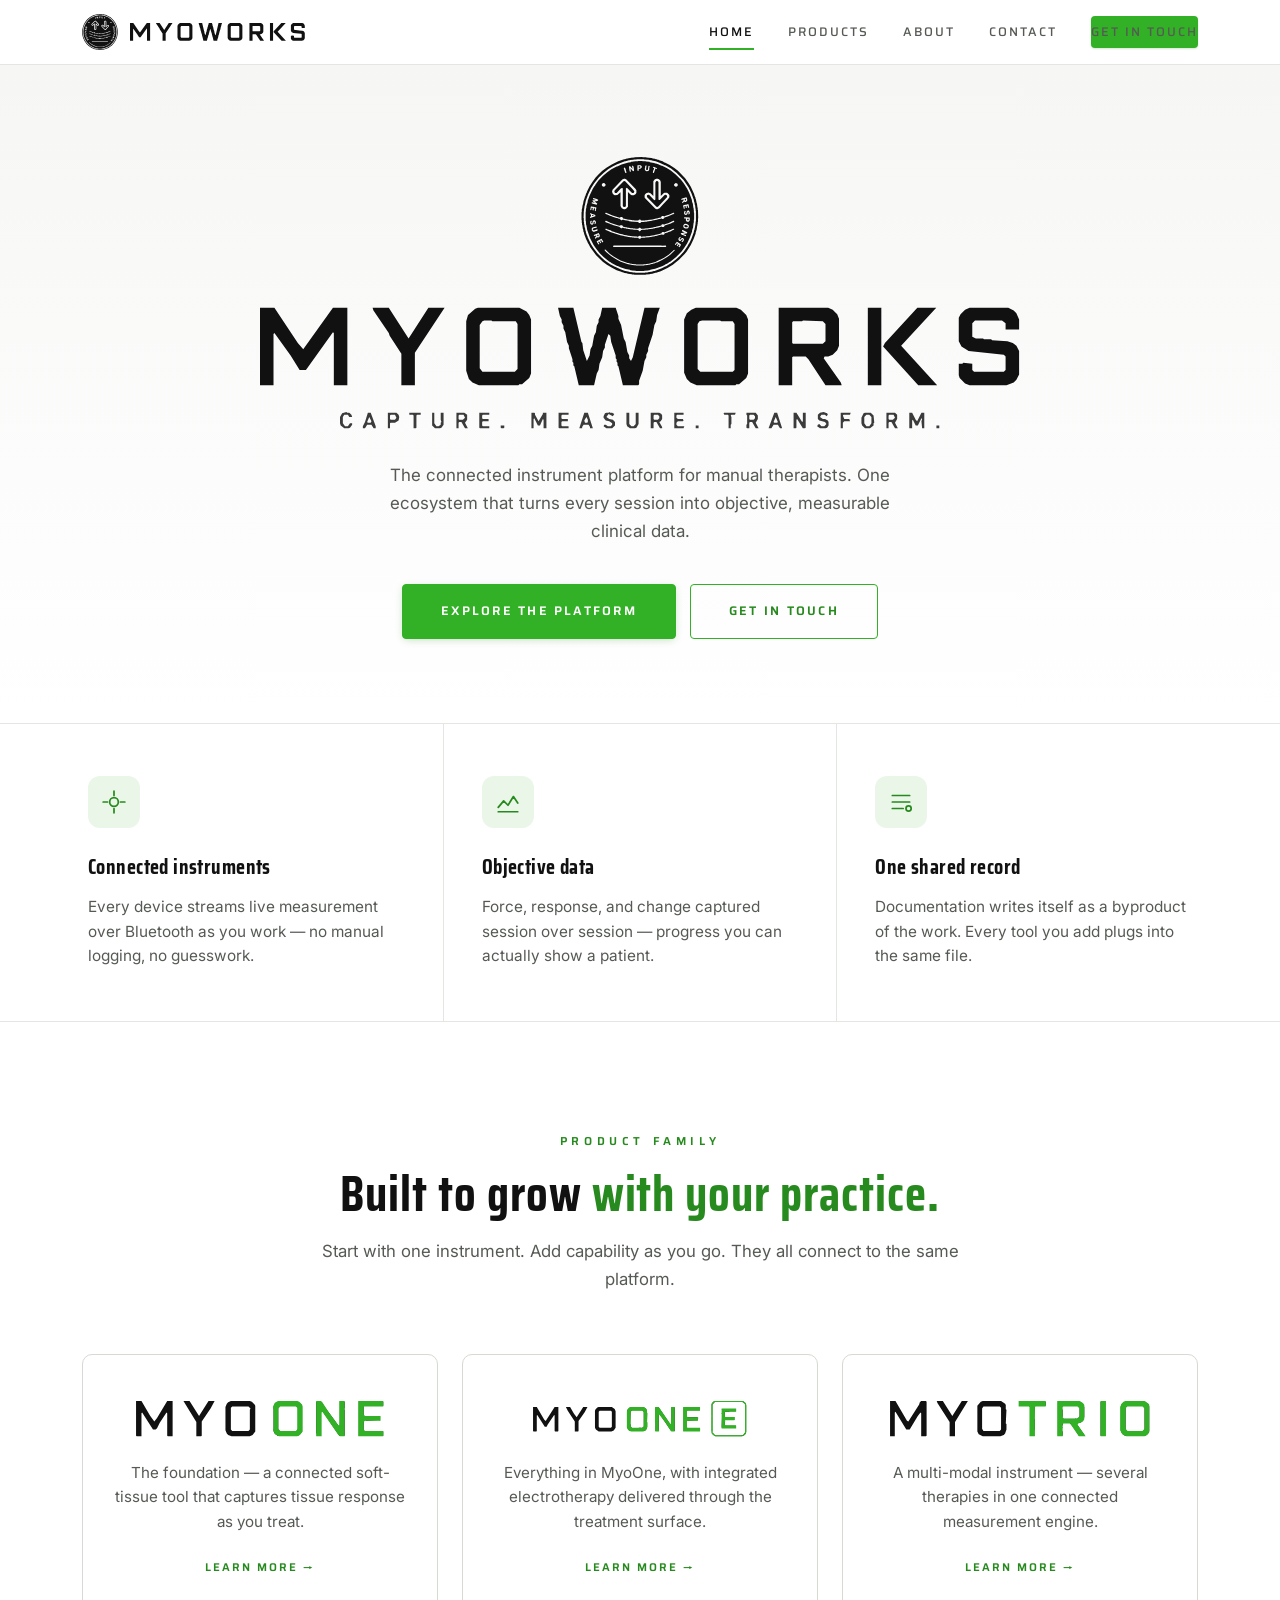
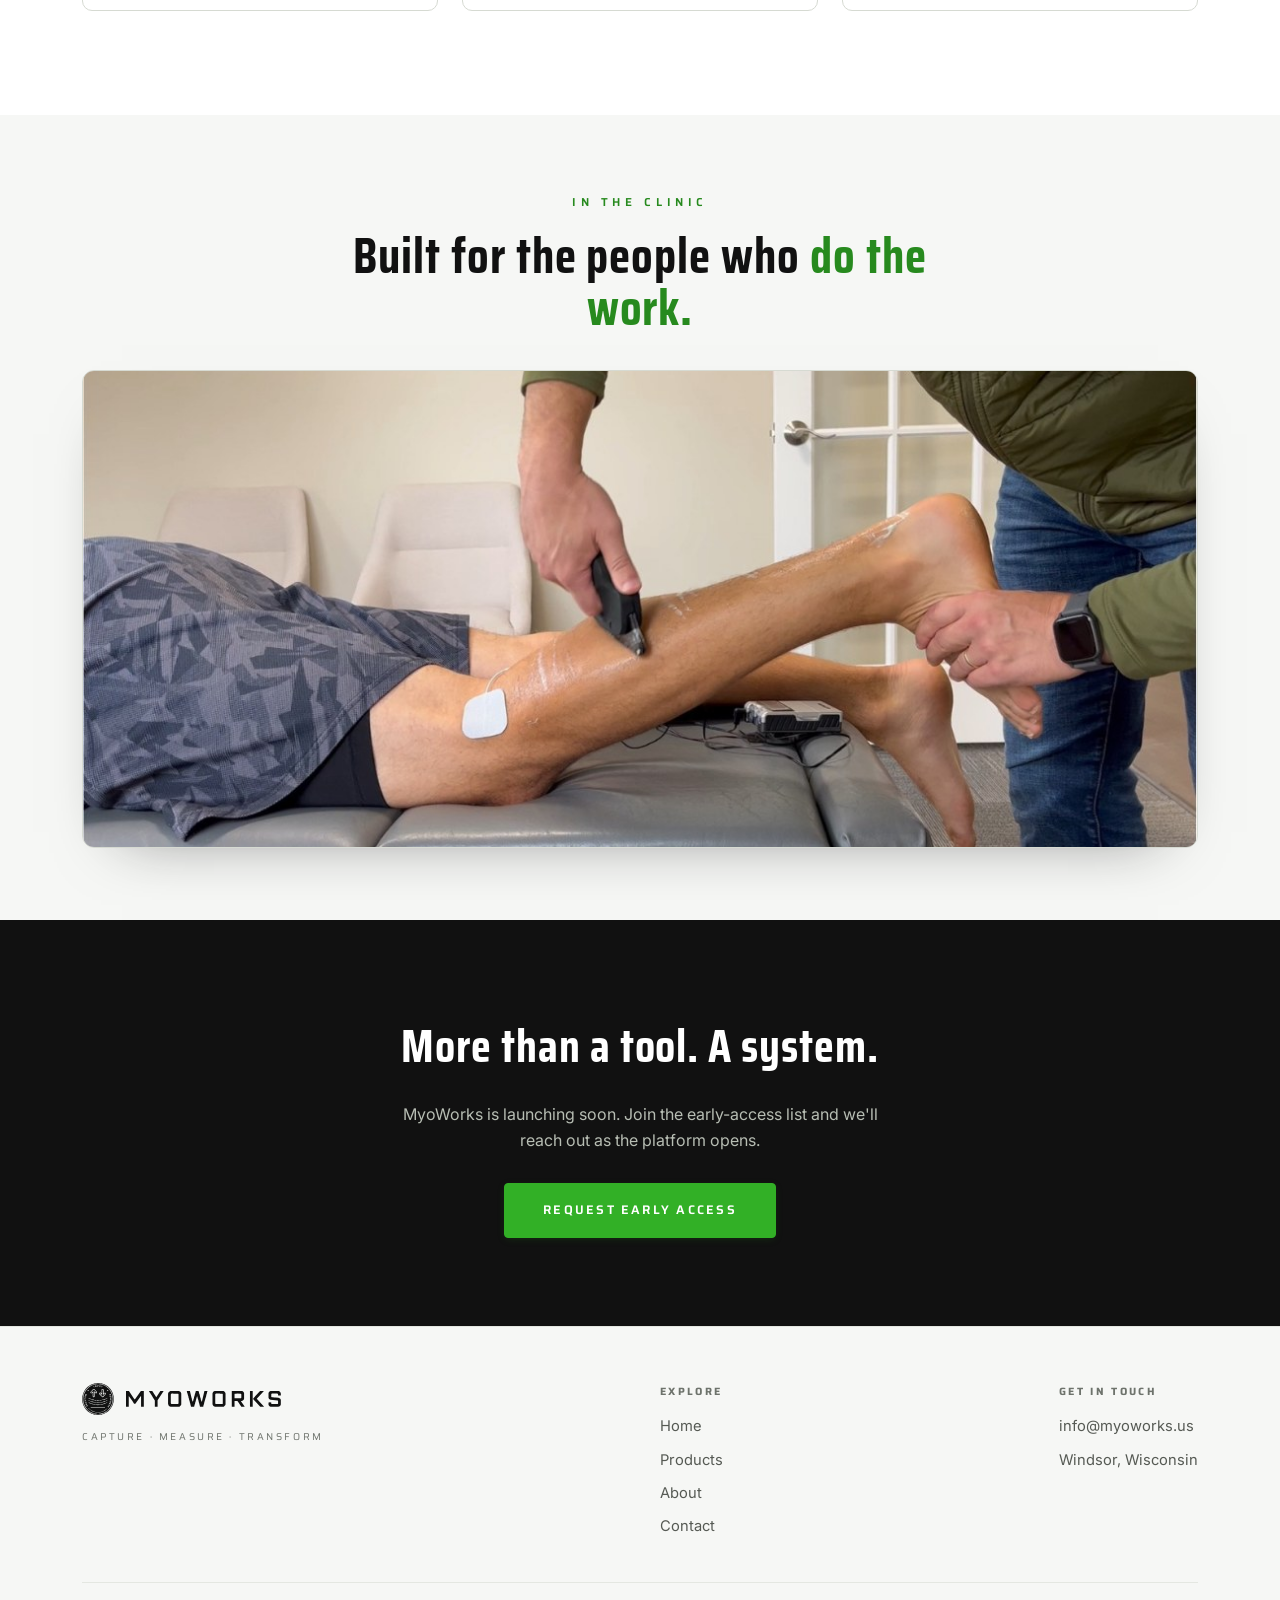
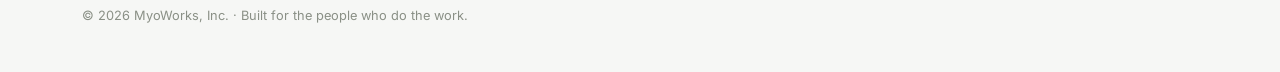
==== index.html @ bbc219c5 "Add files via upload" ====
<!DOCTYPE html>
<html lang="en">
<head>
<meta charset="UTF-8">
<meta name="viewport" content="width=device-width, initial-scale=1.0">
<title>MyoWorks — Capture. Measure. Transform.</title>
<meta name="description" content="MyoWorks builds connected instruments for manual therapists — soft-tissue tools that capture objective clinical data as you treat.">
<link rel="icon" href="assets/MyoWorks_Emblem.svg">
<link rel="preconnect" href="https://fonts.googleapis.com">
<link rel="preconnect" href="https://fonts.gstatic.com" crossorigin>
<link href="https://fonts.googleapis.com/css2?family=Saira+Condensed:wght@500;600;700;800&family=Inter:wght@300;400;500;600&family=Saira:wght@400;500;600&display=swap" rel="stylesheet">
<link rel="stylesheet" href="styles.css">
<style>
/* ---- home hero ---- */
.hero{padding:92px 0 84px;text-align:center;background:linear-gradient(180deg,var(--paper-2),var(--paper))}
.hero .emblem{width:118px;height:118px;margin:0 auto 28px}
.hero .wordmark{height:clamp(48px,9vw,88px);width:auto;margin:0 auto;max-width:760px}
.hero .tagline{height:clamp(14px,2vw,19px);width:auto;margin:20px auto 0;opacity:.82;max-width:600px}
.hero p.sub{max-width:552px;margin:32px auto 0;color:var(--dim);font-size:1.06rem}
.hero .cta-row{margin-top:38px;display:flex;gap:14px;justify-content:center;flex-wrap:wrap}

/* ---- thesis strip ---- */
.thesis{border-top:1px solid var(--border);border-bottom:1px solid var(--border);background:var(--paper)}
.thesis-grid{display:grid;grid-template-columns:repeat(3,1fr);gap:1px;background:var(--border)}
.thesis-cell{background:var(--paper);padding:52px 38px;position:relative;transition:background .3s}
.thesis-cell:hover{background:var(--paper-2)}
.thesis-cell .ic{
  width:52px;height:52px;border-radius:12px;background:var(--green-tint);
  display:flex;align-items:center;justify-content:center;color:var(--green-dark);margin-bottom:22px;
}
.thesis-cell h3{font-family:'Saira Condensed',sans-serif;font-weight:700;font-size:1.32rem;letter-spacing:.02em;margin-bottom:11px}
.thesis-cell p{color:var(--dim);font-size:.96rem;line-height:1.6}

/* ---- product family ---- */
.fam-grid{display:grid;grid-template-columns:repeat(3,1fr);gap:24px;margin-top:8px}
.fam-card{
  background:var(--paper);border:1px solid var(--border-2);border-radius:10px;
  padding:40px 32px 34px;text-align:center;transition:.3s;display:flex;flex-direction:column;
  position:relative;overflow:hidden;
}
.fam-card::before{content:"";position:absolute;top:0;left:0;right:0;height:3px;background:var(--green);transform:scaleX(0);transform-origin:left;transition:transform .35s ease}
.fam-card:hover{transform:translateY(-6px);border-color:var(--border-2);box-shadow:0 24px 48px -28px rgba(17,17,17,.35)}
.fam-card:hover::before{transform:scaleX(1)}
.fam-logo{height:36px;width:auto;margin:6px auto 24px;object-fit:contain}
.fam-card p{color:var(--dim);font-size:.95rem;flex:1;line-height:1.6}
.fam-card .more{margin-top:24px;font-family:'Saira',sans-serif;font-weight:600;font-size:.7rem;letter-spacing:.18em;text-transform:uppercase;color:var(--green-dark);transition:gap .2s}

/* ---- cta band ---- */
.ctaband{background:var(--ink);border-radius:0;text-align:center;padding:88px 0}
.ctaband h2{font-family:'Saira Condensed',sans-serif;font-weight:700;color:#fff;font-size:clamp(1.9rem,4.6vw,2.9rem);letter-spacing:.02em}
.ctaband p{color:#B7BDB3;margin-top:16px;max-width:520px;margin-left:auto;margin-right:auto}
.ctaband .btn{margin-top:30px}

@media (max-width:820px){
  .thesis-grid{grid-template-columns:1fr}
  .fam-grid{grid-template-columns:1fr}
  .hero .wordmark{max-width:88vw}
}
</style>
</head>
<body>

<!-- NAV -->
<nav class="nav">
  <div class="nav-inner">
    <a class="brand" href="index.html">
      <img class="coin" src="assets/MyoWorks_Emblem.svg" alt="MyoWorks emblem">
      <img class="wm" src="assets/MyoWorks_Wordmark.svg" alt="MyoWorks">
    </a>
    <button class="nav-toggle" aria-label="Menu"><svg width="26" height="26" viewBox="0 0 24 24" fill="none" stroke="currentColor" stroke-width="2" stroke-linecap="round"><line x1="3" y1="7" x2="21" y2="7"/><line x1="3" y1="12" x2="21" y2="12"/><line x1="3" y1="17" x2="21" y2="17"/></svg></button>
    <div class="nav-links">
      <a href="index.html" class="active">Home</a>
      <a href="products.html">Products</a>
      <a href="about.html">About</a>
      <a href="contact.html">Contact</a>
      <a href="contact.html" class="nav-cta">Get in touch</a>
    </div>
  </div>
</nav>

<!-- HERO -->
<header class="hero">
  <div class="wrap">
    <img class="emblem" src="assets/MyoWorks_Emblem.svg" alt="MyoWorks emblem">
    <img class="wordmark" src="assets/MyoWorks_Wordmark.svg" alt="MYOWORKS">
    <img class="tagline" src="assets/MyoWorks_Tagline.svg" alt="Capture. Measure. Transform.">
    <p class="sub">The connected instrument platform for manual therapists. One ecosystem that turns every session into objective, measurable clinical data.</p>
    <div class="cta-row">
      <a href="products.html" class="btn btn-primary">Explore the platform</a>
      <a href="contact.html" class="btn btn-ghost">Get in touch</a>
    </div>
  </div>
</header>

<!-- THESIS -->
<section class="thesis">
  <div class="wrap" style="padding:0">
    <div class="thesis-grid">
      <div class="thesis-cell reveal">
        <div class="ic"><svg width="26" height="26" viewBox="0 0 24 24" fill="none" stroke="currentColor" stroke-width="1.6" stroke-linecap="round" stroke-linejoin="round"><path d="M12 2v4M12 18v4M2 12h4M18 12h4"/><circle cx="12" cy="12" r="4"/></svg></div>
        <h3>Connected instruments</h3>
        <p>Every device streams live measurement over Bluetooth as you work — no manual logging, no guesswork.</p>
      </div>
      <div class="thesis-cell reveal">
        <div class="ic"><svg width="26" height="26" viewBox="0 0 24 24" fill="none" stroke="currentColor" stroke-width="1.6" stroke-linecap="round" stroke-linejoin="round"><path d="M3 17l5-6 4 4 5-8 4 6"/><path d="M3 21h18"/></svg></div>
        <h3>Objective data</h3>
        <p>Force, response, and change captured session over session — progress you can actually show a patient.</p>
      </div>
      <div class="thesis-cell reveal">
        <div class="ic"><svg width="26" height="26" viewBox="0 0 24 24" fill="none" stroke="currentColor" stroke-width="1.6" stroke-linecap="round" stroke-linejoin="round"><path d="M4 6h16M4 12h16M4 18h10"/><circle cx="19" cy="18" r="2.4"/></svg></div>
        <h3>One shared record</h3>
        <p>Documentation writes itself as a byproduct of the work. Every tool you add plugs into the same file.</p>
      </div>
    </div>
  </div>
</section>

<!-- PRODUCT FAMILY -->
<section class="block">
  <div class="wrap">
    <div class="section-head reveal">
      <span class="eyebrow">Product Family</span>
      <h2>Built to grow <em>with your practice.</em></h2>
      <p>Start with one instrument. Add capability as you go. They all connect to the same platform.</p>
    </div>
    <div class="fam-grid">
      <a href="products.html#myoone" class="fam-card reveal">
        <img class="fam-logo" src="assets/MyoOne.svg" alt="MyoOne">
        <p>The foundation — a connected soft-tissue tool that captures tissue response as you treat.</p>
        <span class="more">Learn more →</span>
      </a>
      <a href="products.html#myoone-e" class="fam-card reveal">
        <img class="fam-logo" src="assets/MyoOneE.svg" alt="MyoOne E">
        <p>Everything in MyoOne, with integrated electrotherapy delivered through the treatment surface.</p>
        <span class="more">Learn more →</span>
      </a>
      <a href="products.html#myotrio" class="fam-card reveal">
        <img class="fam-logo" src="assets/MyoTrio.svg" alt="MyoTrio">
        <p>A multi-modal instrument — several therapies in one connected measurement engine.</p>
        <span class="more">Learn more →</span>
      </a>
    </div>
  </div>
</section>

<!-- IN THE CLINIC -->
<section class="block alt tight">
  <div class="wrap">
    <div class="section-head reveal" style="margin-bottom:36px">
      <span class="eyebrow">In The Clinic</span>
      <h2>Built for the people who <em>do the work.</em></h2>
    </div>
    <div class="band-slot reveal">
      <img src="assets/photo_clinic.jpg" alt="Clinician treating a patient with a MyoWorks instrument in a clinic">
    </div>
  </div>
</section>

<!-- CTA BAND -->
<section class="ctaband">
  <div class="wrap">
    <h2>More than a tool. A system.</h2>
    <p>MyoWorks is launching soon. Join the early-access list and we'll reach out as the platform opens.</p>
    <a href="contact.html" class="btn btn-primary">Request early access</a>
  </div>
</section>

<!-- FOOTER -->
<footer>
  <div class="wrap">
    <div class="foot-grid">
      <div class="foot-col">
        <div class="foot-brand">
          <img class="coin" src="assets/MyoWorks_Emblem.svg" alt="">
          <img class="wm" src="assets/MyoWorks_Wordmark.svg" alt="MyoWorks">
        </div>
        <div class="foot-tag">Capture · Measure · Transform</div>
      </div>
      <div class="foot-col">
        <h4>Explore</h4>
        <a href="index.html">Home</a>
        <a href="products.html">Products</a>
        <a href="about.html">About</a>
        <a href="contact.html">Contact</a>
      </div>
      <div class="foot-col">
        <h4>Get in touch</h4>
        <a href="mailto:info@myoworks.us">info@myoworks.us</a>
        <p>Windsor, Wisconsin</p>
      </div>
    </div>
    <div class="foot-meta">© 2026 MyoWorks, Inc. · Built for the people who do the work.</div>
  </div>
</footer>

<script src="script.js"></script>
</body>
</html>
---- styles.css ----
/* ============================================================
   MyoWorks — shared styles (LIGHT theme)
   Brand green #32B026 · ink #111111 · paper #FFFFFF
   ============================================================ */
:root{
  --paper:#FFFFFF;
  --paper-2:#F6F7F5;
  --panel:#F1F3EF;
  --ink:#111111;
  --ink-soft:#3A3D39;
  --muted:#6E736C;
  --dim:#565A54;
  --green:#32B026;
  --green-dark:#278A1E;
  --green-tint:#EAF6E8;
  --border:#E4E7E1;
  --border-2:#D6DAD2;
  --wide:0.40em;
  --maxw:1180px;
}
*{margin:0;padding:0;box-sizing:border-box}
html{scroll-behavior:smooth}
body{
  background:var(--paper);color:var(--ink);
  font-family:'Inter',sans-serif;font-weight:400;line-height:1.65;
  -webkit-font-smoothing:antialiased;overflow-x:hidden;
}
::selection{background:var(--green);color:#fff}
a{color:inherit;text-decoration:none}
img,svg{display:block}

.wrap{position:relative;z-index:1;max-width:var(--maxw);margin:0 auto;padding:0 32px}

/* ---------- labels / eyebrows ---------- */
.eyebrow{
  font-family:'Saira',sans-serif;font-weight:600;font-size:.72rem;
  letter-spacing:var(--wide);text-transform:uppercase;color:var(--green-dark);
}

/* ---------- top nav ---------- */
.nav{
  position:sticky;top:0;z-index:50;
  background:rgba(255,255,255,.86);backdrop-filter:blur(12px);
  border-bottom:1px solid var(--border);
}
.nav-inner{
  max-width:var(--maxw);margin:0 auto;padding:14px 32px;
  display:flex;align-items:center;justify-content:space-between;gap:24px;
}
.brand{display:flex;align-items:center;gap:12px}
.brand .coin{width:36px;height:36px;flex:0 0 auto}
.brand .wm{height:18px;width:auto}
.nav-links{display:flex;align-items:center;gap:34px}
.nav-links a{
  font-family:'Saira',sans-serif;font-weight:500;font-size:.78rem;
  letter-spacing:.16em;text-transform:uppercase;color:var(--dim);
  padding:6px 0;position:relative;transition:color .2s;
}
.nav-links a:hover{color:var(--ink)}
.nav-links a.active{color:var(--ink)}
.nav-links a.active::after{
  content:"";position:absolute;left:0;right:0;bottom:-2px;height:2px;background:var(--green);
}
.nav-cta{
  font-family:'Saira',sans-serif;font-weight:600;font-size:.74rem;letter-spacing:.14em;
  text-transform:uppercase;color:#fff;background:var(--green);
  padding:10px 20px;border-radius:4px;transition:.22s ease;
  box-shadow:0 1px 2px rgba(31,122,21,.18);
}
.nav-cta:hover{background:var(--green-dark);transform:translateY(-1px);box-shadow:0 4px 12px -2px rgba(31,122,21,.35)}
.nav-toggle{display:none;background:none;border:0;color:var(--ink);cursor:pointer}

/* ---------- buttons ---------- */
.btn{
  display:inline-block;font-family:'Saira',sans-serif;font-weight:600;font-size:.78rem;
  letter-spacing:.18em;text-transform:uppercase;padding:16px 38px;border-radius:4px;
  cursor:pointer;transition:.25s ease;border:1px solid var(--green);
}
.btn-primary{background:var(--green);color:#fff;box-shadow:0 2px 8px -2px rgba(31,122,21,.3)}
.btn-primary:hover{background:var(--green-dark);border-color:var(--green-dark);transform:translateY(-2px);box-shadow:0 8px 20px -6px rgba(31,122,21,.45)}
.btn-ghost{background:transparent;color:var(--green-dark)}
.btn-ghost:hover{background:var(--green-tint);transform:translateY(-2px)}
/* accessible focus */
a:focus-visible,button:focus-visible,input:focus-visible,textarea:focus-visible,select:focus-visible{
  outline:2px solid var(--green);outline-offset:3px;border-radius:3px;
}

/* ---------- generic section ---------- */
.block{padding:104px 0;position:relative}
.block.tight{padding:72px 0}
.block.alt{background:var(--paper-2)}
.section-head{max-width:680px;margin:0 auto 60px;text-align:center}
.section-head h2{
  font-family:'Saira Condensed',sans-serif;font-weight:700;color:var(--ink);
  font-size:clamp(2rem,5vw,3.1rem);line-height:1.05;letter-spacing:.02em;margin-top:16px;
}
.section-head h2 em{font-style:normal;color:var(--green-dark)}
.section-head p{margin-top:18px;color:var(--dim);font-size:1.05rem}

/* ---------- interior page hero ---------- */
.phero{padding:104px 0 66px;text-align:center;border-bottom:1px solid var(--border);
  background:linear-gradient(180deg,var(--paper-2),var(--paper))}
.phero h1{
  font-family:'Saira Condensed',sans-serif;font-weight:800;color:var(--ink);
  font-size:clamp(2.6rem,7vw,4.6rem);line-height:.95;letter-spacing:.03em;margin-top:14px;
}
.phero h1 em{font-style:normal;color:var(--green-dark)}
.phero p{max-width:560px;margin:22px auto 0;color:var(--dim);font-size:1.08rem}

/* ---------- image slots ---------- */
.img-slot{
  position:relative;width:100%;aspect-ratio:4/3;border-radius:10px;overflow:hidden;
  background:linear-gradient(135deg,var(--panel),var(--paper-2));border:1px solid var(--border-2);
  box-shadow:0 20px 50px -34px rgba(17,17,17,.5);
}
.img-slot img{width:100%;height:100%;object-fit:cover}

/* premium product-shot variant: studio backdrop + soft floor shadow */
.img-slot.product{
  background:
    radial-gradient(120% 90% at 50% 18%, #FFFFFF 0%, #F3F5F1 60%, #E9ECE6 100%);
  border-color:var(--border);
}
.img-slot.product img{
  object-fit:contain;
  padding:12% 14% 15%;
  filter:drop-shadow(0 24px 26px rgba(17,17,17,.22));
}
/* subtle reflective floor under the object */
.img-slot.product::after{
  content:"";position:absolute;left:18%;right:18%;bottom:9%;height:4%;
  background:radial-gradient(ellipse at center, rgba(17,17,17,.16), transparent 72%);
  filter:blur(3px);z-index:1;pointer-events:none;
}
.img-slot.product img{position:relative;z-index:2}
.img-slot .ph,.band-slot .ph{
  position:absolute;inset:0;display:flex;flex-direction:column;align-items:center;justify-content:center;
  gap:12px;color:var(--muted);text-align:center;padding:24px;
}
.img-slot .ph svg,.band-slot .ph svg{color:#B7BDB3}
.img-slot .ph span,.band-slot .ph span{
  font-family:'Saira',sans-serif;font-size:.66rem;letter-spacing:.22em;text-transform:uppercase}
.img-slot .ph small,.band-slot .ph small{font-size:.72rem;color:#A2A89E;text-transform:none;letter-spacing:.02em;max-width:220px}
.img-slot::before{content:"";position:absolute;top:0;left:0;width:42px;height:42px;
  border-top:2px solid var(--green);border-left:2px solid var(--green);border-radius:8px 0 0 0;opacity:.6;z-index:2}
.band-slot{
  position:relative;width:100%;aspect-ratio:21/9;border-radius:12px;overflow:hidden;
  background:linear-gradient(135deg,var(--panel),var(--paper-2));border:1px solid var(--border-2);
  box-shadow:0 24px 60px -40px rgba(17,17,17,.55);
}
.band-slot img{width:100%;height:100%;object-fit:cover}

/* ---------- footer ---------- */
footer{border-top:1px solid var(--border);padding:56px 0 46px;background:var(--paper-2)}
.foot-grid{display:flex;justify-content:space-between;gap:40px;flex-wrap:wrap;align-items:flex-start}
.foot-brand{display:flex;align-items:center;gap:12px;margin-bottom:14px}
.foot-brand .coin{width:32px;height:32px}
.foot-brand .wm{height:16px}
.foot-col h4{font-family:'Saira',sans-serif;font-size:.66rem;letter-spacing:.22em;text-transform:uppercase;color:var(--muted);margin-bottom:14px}
.foot-col a,.foot-col p{display:block;color:var(--dim);font-size:.92rem;margin-bottom:9px;transition:color .2s}
.foot-col a:hover{color:var(--green-dark)}
.foot-tag{font-family:'Saira',sans-serif;font-size:.62rem;letter-spacing:.26em;text-transform:uppercase;color:var(--muted);margin-top:8px}
.foot-meta{margin-top:34px;padding-top:22px;border-top:1px solid var(--border);color:#8A9086;font-size:.8rem}

/* ---------- reveal ---------- */
.reveal{opacity:0;transform:translateY(22px);transition:opacity .65s cubic-bezier(.22,.61,.36,1),transform .65s cubic-bezier(.22,.61,.36,1)}
.reveal.in{opacity:1;transform:none}

/* ---------- responsive ---------- */
@media (max-width:820px){
  .nav-links{
    position:fixed;inset:62px 0 auto 0;flex-direction:column;gap:0;
    background:var(--paper);border-bottom:1px solid var(--border);
    padding:12px 0;transform:translateY(-140%);transition:transform .3s;
  }
  .nav-links.open{transform:translateY(0)}
  .nav-links a{padding:16px 32px;width:100%;letter-spacing:.18em}
  .nav-links a.active::after{display:none}
  .nav-links .nav-cta{margin:12px 32px;text-align:center}
  .nav-toggle{display:block}
  .wrap{padding:0 24px}
  .block{padding:76px 0}
  .foot-grid{flex-direction:column;gap:28px}
}
@media (prefers-reduced-motion:reduce){
  *{animation-duration:.001s!important;animation-delay:0s!important;transition:none!important}
  .reveal{opacity:1;transform:none}
}
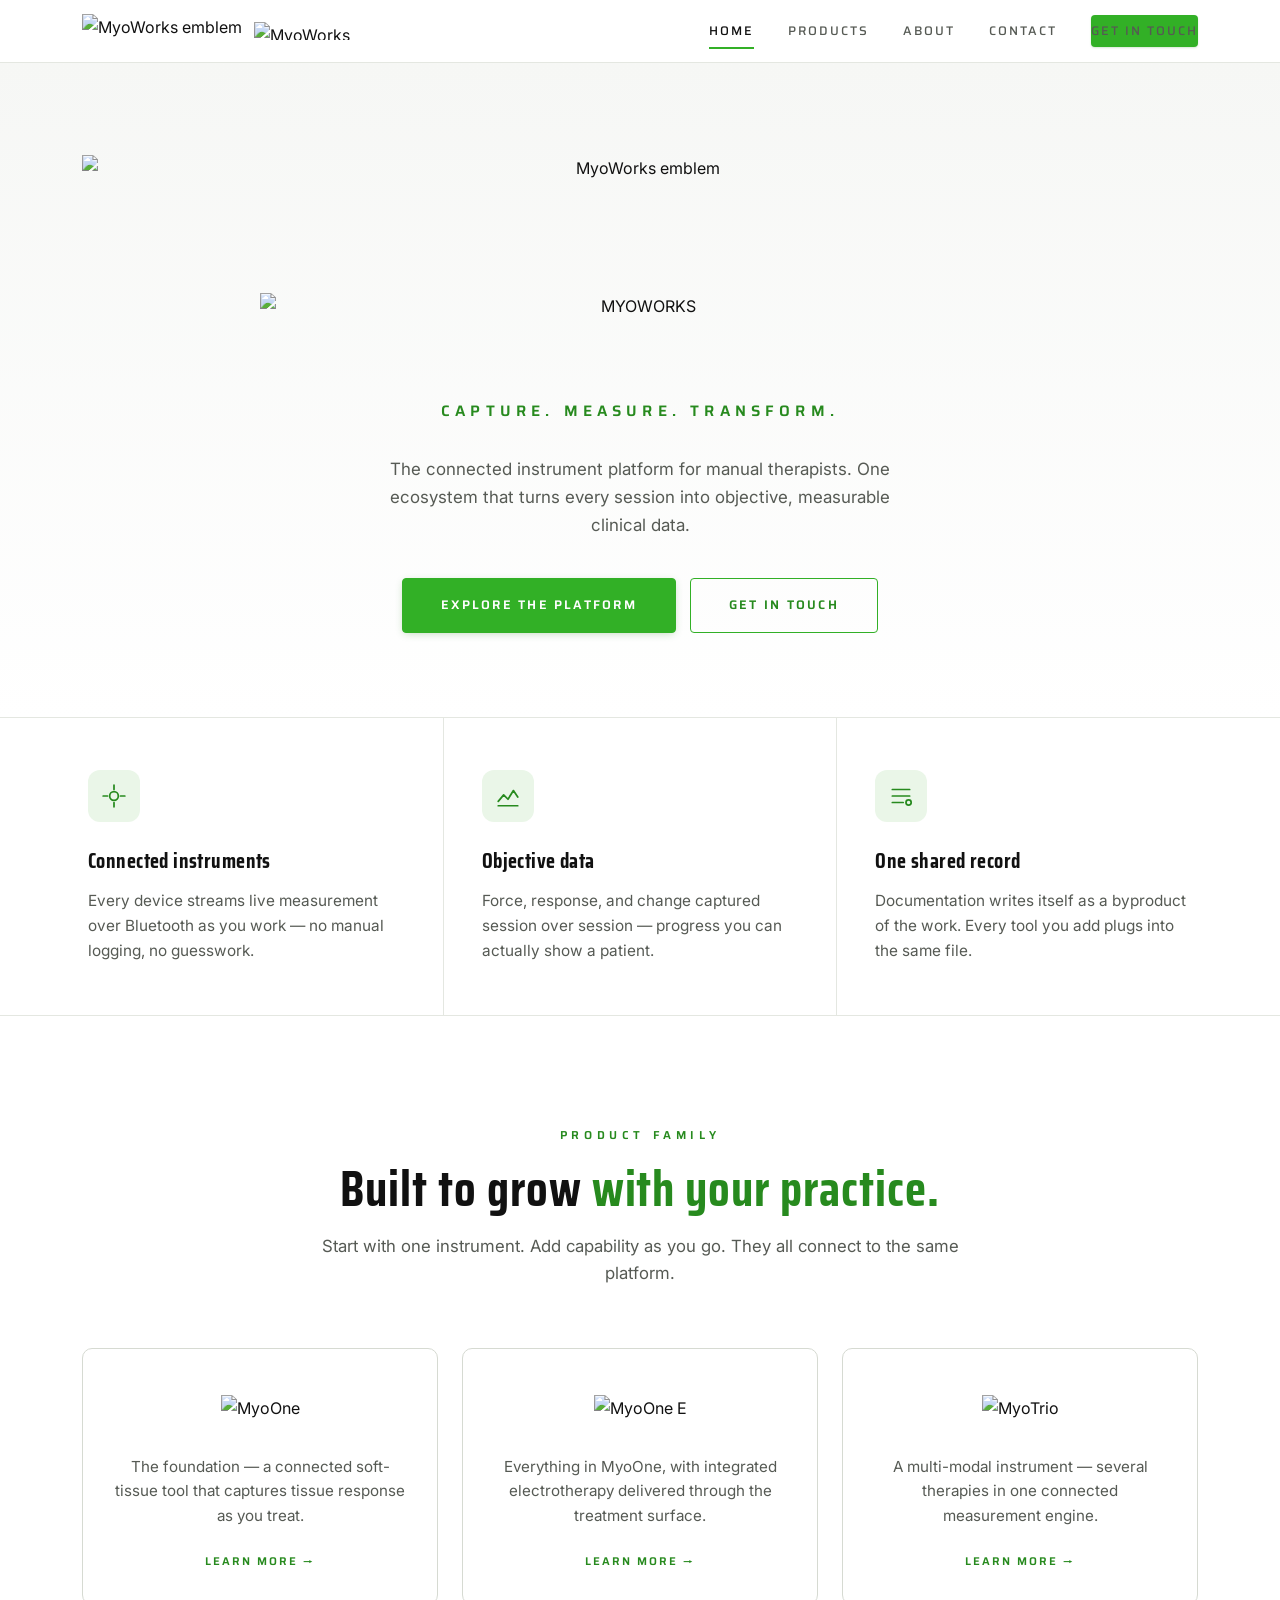
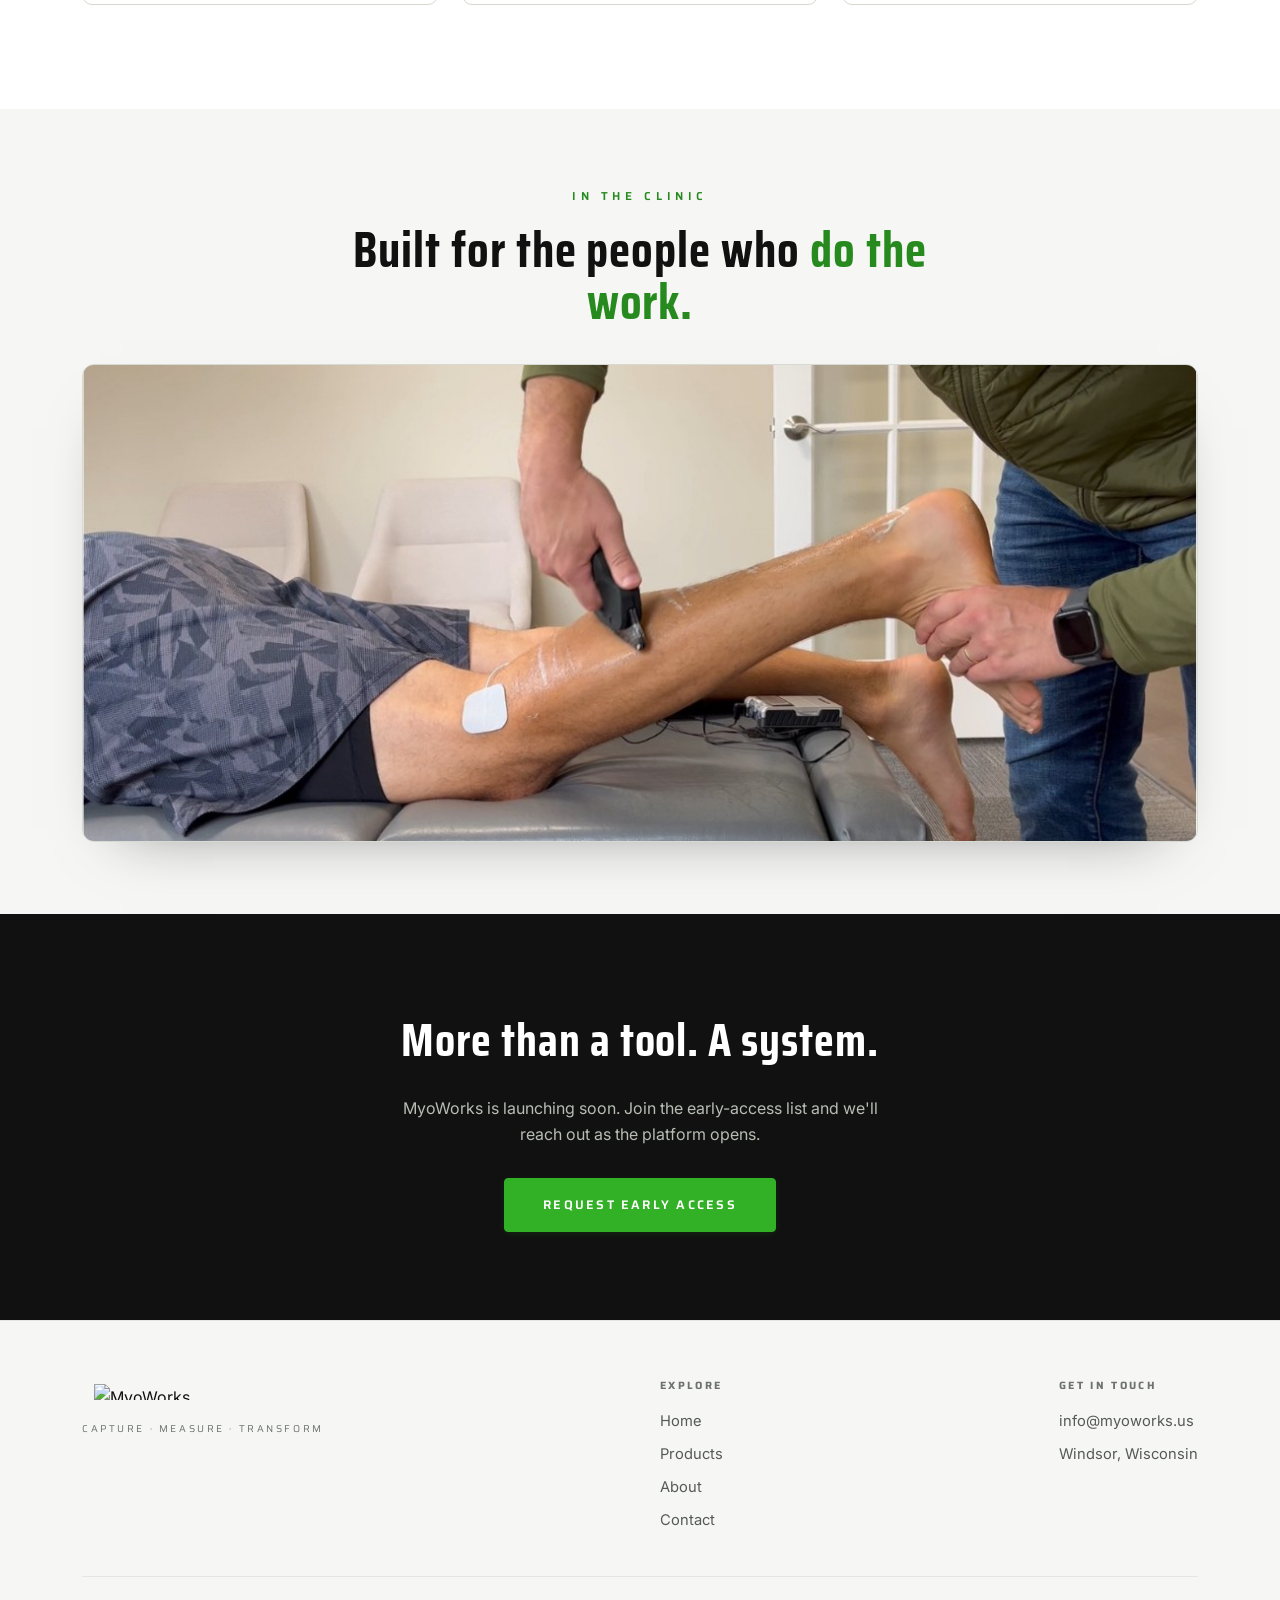
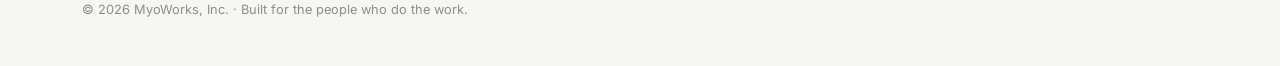
==== commit 9ba317a4: "Add files via upload" ====
--- a/index.html
+++ b/index.html
@@ -5,7 +5,7 @@
 <meta name="viewport" content="width=device-width, initial-scale=1.0">
 <title>MyoWorks — Capture. Measure. Transform.</title>
 <meta name="description" content="MyoWorks builds connected instruments for manual therapists — soft-tissue tools that capture objective clinical data as you treat.">
-<link rel="icon" href="assets/MyoWorks_Emblem.svg">
+<link rel="icon" href="assets/emblem.svg">
 <link rel="preconnect" href="https://fonts.googleapis.com">
 <link rel="preconnect" href="https://fonts.gstatic.com" crossorigin>
 <link href="https://fonts.googleapis.com/css2?family=Saira+Condensed:wght@500;600;700;800&family=Inter:wght@300;400;500;600&family=Saira:wght@400;500;600&display=swap" rel="stylesheet">
@@ -13,9 +13,9 @@
 <style>
 /* ---- home hero ---- */
 .hero{padding:92px 0 84px;text-align:center;background:linear-gradient(180deg,var(--paper-2),var(--paper))}
-.hero .emblem{width:118px;height:118px;margin:0 auto 28px}
+.hero .emblem{height:112px;width:auto;margin:0 auto 26px}
 .hero .wordmark{height:clamp(48px,9vw,88px);width:auto;margin:0 auto;max-width:760px}
-.hero .tagline{height:clamp(14px,2vw,19px);width:auto;margin:20px auto 0;opacity:.82;max-width:600px}
+.hero .tagline{margin:18px auto 0;font-family:'Saira',sans-serif;font-weight:600;font-size:clamp(.72rem,1.7vw,.95rem);letter-spacing:.34em;text-transform:uppercase;color:var(--green-dark)}
 .hero p.sub{max-width:552px;margin:32px auto 0;color:var(--dim);font-size:1.06rem}
 .hero .cta-row{margin-top:38px;display:flex;gap:14px;justify-content:center;flex-wrap:wrap}
 
@@ -64,8 +64,8 @@
 <nav class="nav">
   <div class="nav-inner">
     <a class="brand" href="index.html">
-      <img class="coin" src="assets/MyoWorks_Emblem.svg" alt="MyoWorks emblem">
-      <img class="wm" src="assets/MyoWorks_Wordmark.svg" alt="MyoWorks">
+      <img class="coin" src="assets/emblem.svg" alt="MyoWorks emblem">
+      <img class="wm" src="assets/wordmark.svg" alt="MyoWorks">
     </a>
     <button class="nav-toggle" aria-label="Menu"><svg width="26" height="26" viewBox="0 0 24 24" fill="none" stroke="currentColor" stroke-width="2" stroke-linecap="round"><line x1="3" y1="7" x2="21" y2="7"/><line x1="3" y1="12" x2="21" y2="12"/><line x1="3" y1="17" x2="21" y2="17"/></svg></button>
     <div class="nav-links">
@@ -81,9 +81,9 @@
 <!-- HERO -->
 <header class="hero">
   <div class="wrap">
-    <img class="emblem" src="assets/MyoWorks_Emblem.svg" alt="MyoWorks emblem">
-    <img class="wordmark" src="assets/MyoWorks_Wordmark.svg" alt="MYOWORKS">
-    <img class="tagline" src="assets/MyoWorks_Tagline.svg" alt="Capture. Measure. Transform.">
+    <img class="emblem" src="assets/emblem.svg" alt="MyoWorks emblem">
+    <img class="wordmark" src="assets/wordmark.svg" alt="MYOWORKS">
+    <p class="tagline">Capture. Measure. Transform.</p>
     <p class="sub">The connected instrument platform for manual therapists. One ecosystem that turns every session into objective, measurable clinical data.</p>
     <div class="cta-row">
       <a href="products.html" class="btn btn-primary">Explore the platform</a>
@@ -125,17 +125,17 @@
     </div>
     <div class="fam-grid">
       <a href="products.html#myoone" class="fam-card reveal">
-        <img class="fam-logo" src="assets/MyoOne.svg" alt="MyoOne">
+        <img class="fam-logo" src="assets/product-one.svg" alt="MyoOne">
         <p>The foundation — a connected soft-tissue tool that captures tissue response as you treat.</p>
         <span class="more">Learn more →</span>
       </a>
       <a href="products.html#myoone-e" class="fam-card reveal">
-        <img class="fam-logo" src="assets/MyoOneE.svg" alt="MyoOne E">
+        <img class="fam-logo" src="assets/product-one-e.svg" alt="MyoOne E">
         <p>Everything in MyoOne, with integrated electrotherapy delivered through the treatment surface.</p>
         <span class="more">Learn more →</span>
       </a>
       <a href="products.html#myotrio" class="fam-card reveal">
-        <img class="fam-logo" src="assets/MyoTrio.svg" alt="MyoTrio">
+        <img class="fam-logo" src="assets/product-trio.svg" alt="MyoTrio">
         <p>A multi-modal instrument — several therapies in one connected measurement engine.</p>
         <span class="more">Learn more →</span>
       </a>
@@ -171,8 +171,8 @@
     <div class="foot-grid">
       <div class="foot-col">
         <div class="foot-brand">
-          <img class="coin" src="assets/MyoWorks_Emblem.svg" alt="">
-          <img class="wm" src="assets/MyoWorks_Wordmark.svg" alt="MyoWorks">
+          <img class="coin" src="assets/emblem.svg" alt="">
+          <img class="wm" src="assets/wordmark.svg" alt="MyoWorks">
         </div>
         <div class="foot-tag">Capture · Measure · Transform</div>
       </div>
--- a/styles.css
+++ b/styles.css
@@ -48,7 +48,7 @@
   display:flex;align-items:center;justify-content:space-between;gap:24px;
 }
 .brand{display:flex;align-items:center;gap:12px}
-.brand .coin{width:36px;height:36px;flex:0 0 auto}
+.brand .coin{height:34px;width:auto;flex:0 0 auto}
 .brand .wm{height:18px;width:auto}
 .nav-links{display:flex;align-items:center;gap:34px}
 .nav-links a{
@@ -154,7 +154,7 @@
 footer{border-top:1px solid var(--border);padding:56px 0 46px;background:var(--paper-2)}
 .foot-grid{display:flex;justify-content:space-between;gap:40px;flex-wrap:wrap;align-items:flex-start}
 .foot-brand{display:flex;align-items:center;gap:12px;margin-bottom:14px}
-.foot-brand .coin{width:32px;height:32px}
+.foot-brand .coin{height:30px;width:auto}
 .foot-brand .wm{height:16px}
 .foot-col h4{font-family:'Saira',sans-serif;font-size:.66rem;letter-spacing:.22em;text-transform:uppercase;color:var(--muted);margin-bottom:14px}
 .foot-col a,.foot-col p{display:block;color:var(--dim);font-size:.92rem;margin-bottom:9px;transition:color .2s}
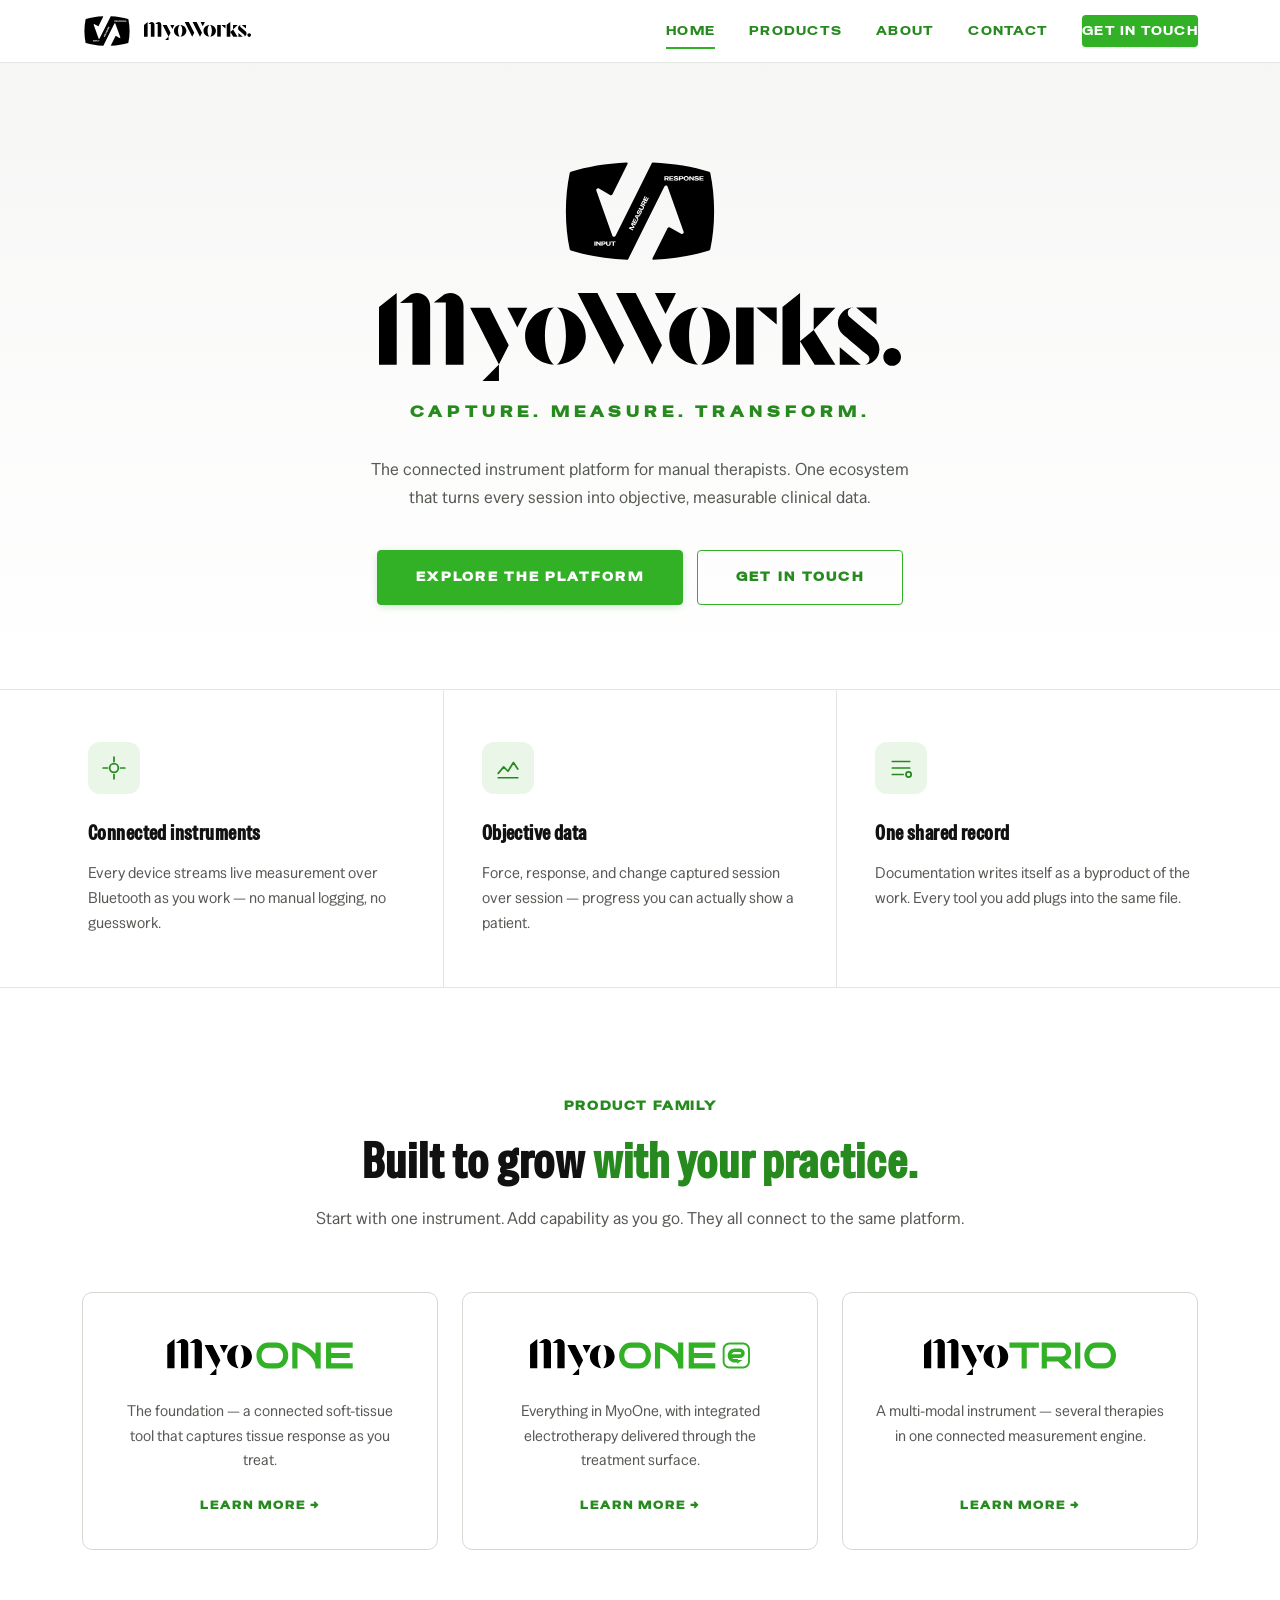
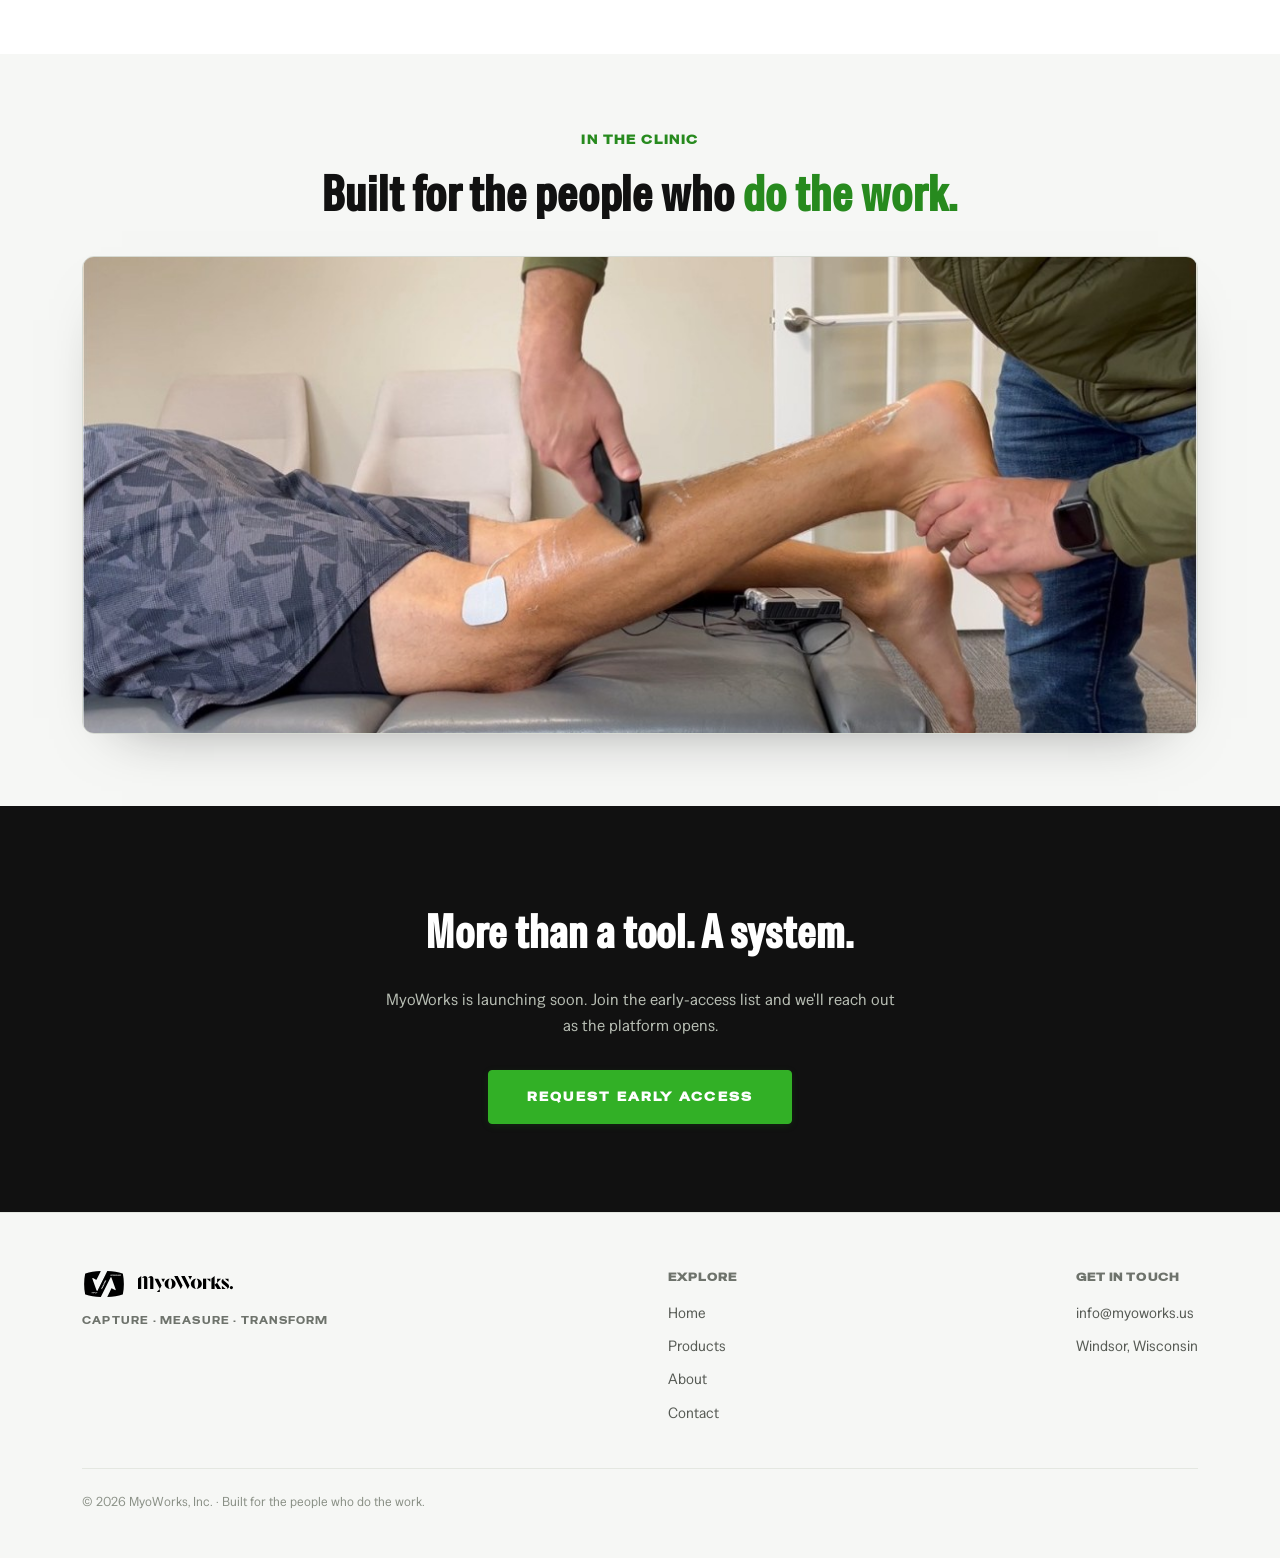
==== commit 4eb5a865: "Add files via upload" ====
--- a/index.html
+++ b/index.html
@@ -8,14 +8,14 @@
 <link rel="icon" href="assets/emblem.svg">
 <link rel="preconnect" href="https://fonts.googleapis.com">
 <link rel="preconnect" href="https://fonts.gstatic.com" crossorigin>
-<link href="https://fonts.googleapis.com/css2?family=Saira+Condensed:wght@500;600;700;800&family=Inter:wght@300;400;500;600&family=Saira:wght@400;500;600&display=swap" rel="stylesheet">
+<link href="https://fonts.googleapis.com/css2?family=Special+Gothic+Expanded+One&family=Special+Gothic+Condensed+One&family=Special+Gothic&family=Bruno+Ace&display=swap" rel="stylesheet">
 <link rel="stylesheet" href="styles.css">
 <style>
 /* ---- home hero ---- */
 .hero{padding:92px 0 84px;text-align:center;background:linear-gradient(180deg,var(--paper-2),var(--paper))}
 .hero .emblem{height:112px;width:auto;margin:0 auto 26px}
 .hero .wordmark{height:clamp(48px,9vw,88px);width:auto;margin:0 auto;max-width:760px}
-.hero .tagline{margin:18px auto 0;font-family:'Saira',sans-serif;font-weight:600;font-size:clamp(.72rem,1.7vw,.95rem);letter-spacing:.34em;text-transform:uppercase;color:var(--green-dark)}
+.hero .tagline{margin:18px auto 0;font-family:'Special Gothic Expanded One',sans-serif;font-weight:600;font-size:clamp(.72rem,1.7vw,.95rem);letter-spacing:.34em;text-transform:uppercase;color:var(--green-dark)}
 .hero p.sub{max-width:552px;margin:32px auto 0;color:var(--dim);font-size:1.06rem}
 .hero .cta-row{margin-top:38px;display:flex;gap:14px;justify-content:center;flex-wrap:wrap}
 
@@ -28,7 +28,7 @@
   width:52px;height:52px;border-radius:12px;background:var(--green-tint);
   display:flex;align-items:center;justify-content:center;color:var(--green-dark);margin-bottom:22px;
 }
-.thesis-cell h3{font-family:'Saira Condensed',sans-serif;font-weight:700;font-size:1.32rem;letter-spacing:.02em;margin-bottom:11px}
+.thesis-cell h3{font-family:'Special Gothic Condensed One',sans-serif;font-weight:700;font-size:1.32rem;letter-spacing:.02em;margin-bottom:11px}
 .thesis-cell p{color:var(--dim);font-size:.96rem;line-height:1.6}
 
 /* ---- product family ---- */
@@ -43,11 +43,11 @@
 .fam-card:hover::before{transform:scaleX(1)}
 .fam-logo{height:36px;width:auto;margin:6px auto 24px;object-fit:contain}
 .fam-card p{color:var(--dim);font-size:.95rem;flex:1;line-height:1.6}
-.fam-card .more{margin-top:24px;font-family:'Saira',sans-serif;font-weight:600;font-size:.7rem;letter-spacing:.18em;text-transform:uppercase;color:var(--green-dark);transition:gap .2s}
+.fam-card .more{margin-top:24px;font-family:'Special Gothic Expanded One',sans-serif;font-weight:600;font-size:.7rem;letter-spacing:.18em;text-transform:uppercase;color:var(--green-dark);transition:gap .2s}
 
 /* ---- cta band ---- */
 .ctaband{background:var(--ink);border-radius:0;text-align:center;padding:88px 0}
-.ctaband h2{font-family:'Saira Condensed',sans-serif;font-weight:700;color:#fff;font-size:clamp(1.9rem,4.6vw,2.9rem);letter-spacing:.02em}
+.ctaband h2{font-family:'Special Gothic Condensed One',sans-serif;font-weight:700;color:#fff;font-size:clamp(1.9rem,4.6vw,2.9rem);letter-spacing:.02em}
 .ctaband p{color:#B7BDB3;margin-top:16px;max-width:520px;margin-left:auto;margin-right:auto}
 .ctaband .btn{margin-top:30px}
 
--- a/styles.css
+++ b/styles.css
@@ -22,7 +22,7 @@
 html{scroll-behavior:smooth}
 body{
   background:var(--paper);color:var(--ink);
-  font-family:'Inter',sans-serif;font-weight:400;line-height:1.65;
+  font-family:'Special Gothic',sans-serif;font-weight:400;line-height:1.65;
   -webkit-font-smoothing:antialiased;overflow-x:hidden;
 }
 ::selection{background:var(--green);color:#fff}
@@ -33,8 +33,8 @@
 
 /* ---------- labels / eyebrows ---------- */
 .eyebrow{
-  font-family:'Saira',sans-serif;font-weight:600;font-size:.72rem;
-  letter-spacing:var(--wide);text-transform:uppercase;color:var(--green-dark);
+  font-family:'Special Gothic Expanded One',sans-serif;font-weight:600;font-size:.72rem;
+  letter-spacing:.14em;text-transform:uppercase;color:var(--green-dark);
 }
 
 /* ---------- top nav ---------- */
@@ -52,17 +52,19 @@
 .brand .wm{height:18px;width:auto}
 .nav-links{display:flex;align-items:center;gap:34px}
 .nav-links a{
-  font-family:'Saira',sans-serif;font-weight:500;font-size:.78rem;
-  letter-spacing:.16em;text-transform:uppercase;color:var(--dim);
+  font-family:'Special Gothic Expanded One',sans-serif;font-weight:500;font-size:.78rem;
+  letter-spacing:.1em;text-transform:uppercase;color:var(--green-dark);
   padding:6px 0;position:relative;transition:color .2s;
 }
-.nav-links a:hover{color:var(--ink)}
-.nav-links a.active{color:var(--ink)}
+.nav-links a:hover{color:var(--green)}
+.nav-links a.active{color:var(--green-dark)}
 .nav-links a.active::after{
   content:"";position:absolute;left:0;right:0;bottom:-2px;height:2px;background:var(--green);
 }
+.nav-links .nav-cta{color:#fff}
+.nav-links .nav-cta:hover{color:#fff}
 .nav-cta{
-  font-family:'Saira',sans-serif;font-weight:600;font-size:.74rem;letter-spacing:.14em;
+  font-family:'Special Gothic Expanded One',sans-serif;font-weight:600;font-size:.74rem;letter-spacing:.14em;
   text-transform:uppercase;color:#fff;background:var(--green);
   padding:10px 20px;border-radius:4px;transition:.22s ease;
   box-shadow:0 1px 2px rgba(31,122,21,.18);
@@ -72,7 +74,7 @@
 
 /* ---------- buttons ---------- */
 .btn{
-  display:inline-block;font-family:'Saira',sans-serif;font-weight:600;font-size:.78rem;
+  display:inline-block;font-family:'Special Gothic Expanded One',sans-serif;font-weight:600;font-size:.78rem;
   letter-spacing:.18em;text-transform:uppercase;padding:16px 38px;border-radius:4px;
   cursor:pointer;transition:.25s ease;border:1px solid var(--green);
 }
@@ -91,7 +93,7 @@
 .block.alt{background:var(--paper-2)}
 .section-head{max-width:680px;margin:0 auto 60px;text-align:center}
 .section-head h2{
-  font-family:'Saira Condensed',sans-serif;font-weight:700;color:var(--ink);
+  font-family:'Special Gothic Condensed One',sans-serif;font-weight:700;color:var(--ink);
   font-size:clamp(2rem,5vw,3.1rem);line-height:1.05;letter-spacing:.02em;margin-top:16px;
 }
 .section-head h2 em{font-style:normal;color:var(--green-dark)}
@@ -101,7 +103,7 @@
 .phero{padding:104px 0 66px;text-align:center;border-bottom:1px solid var(--border);
   background:linear-gradient(180deg,var(--paper-2),var(--paper))}
 .phero h1{
-  font-family:'Saira Condensed',sans-serif;font-weight:800;color:var(--ink);
+  font-family:'Special Gothic Condensed One',sans-serif;font-weight:800;color:var(--ink);
   font-size:clamp(2.6rem,7vw,4.6rem);line-height:.95;letter-spacing:.03em;margin-top:14px;
 }
 .phero h1 em{font-style:normal;color:var(--green-dark)}
@@ -139,7 +141,7 @@
 }
 .img-slot .ph svg,.band-slot .ph svg{color:#B7BDB3}
 .img-slot .ph span,.band-slot .ph span{
-  font-family:'Saira',sans-serif;font-size:.66rem;letter-spacing:.22em;text-transform:uppercase}
+  font-family:'Special Gothic Expanded One',sans-serif;font-size:.66rem;letter-spacing:.1em;text-transform:uppercase}
 .img-slot .ph small,.band-slot .ph small{font-size:.72rem;color:#A2A89E;text-transform:none;letter-spacing:.02em;max-width:220px}
 .img-slot::before{content:"";position:absolute;top:0;left:0;width:42px;height:42px;
   border-top:2px solid var(--green);border-left:2px solid var(--green);border-radius:8px 0 0 0;opacity:.6;z-index:2}
@@ -156,10 +158,10 @@
 .foot-brand{display:flex;align-items:center;gap:12px;margin-bottom:14px}
 .foot-brand .coin{height:30px;width:auto}
 .foot-brand .wm{height:16px}
-.foot-col h4{font-family:'Saira',sans-serif;font-size:.66rem;letter-spacing:.22em;text-transform:uppercase;color:var(--muted);margin-bottom:14px}
+.foot-col h4{font-family:'Special Gothic Expanded One',sans-serif;font-size:.66rem;letter-spacing:.1em;text-transform:uppercase;color:var(--muted);margin-bottom:14px}
 .foot-col a,.foot-col p{display:block;color:var(--dim);font-size:.92rem;margin-bottom:9px;transition:color .2s}
 .foot-col a:hover{color:var(--green-dark)}
-.foot-tag{font-family:'Saira',sans-serif;font-size:.62rem;letter-spacing:.26em;text-transform:uppercase;color:var(--muted);margin-top:8px}
+.foot-tag{font-family:'Special Gothic Expanded One',sans-serif;font-size:.62rem;letter-spacing:.12em;text-transform:uppercase;color:var(--muted);margin-top:8px}
 .foot-meta{margin-top:34px;padding-top:22px;border-top:1px solid var(--border);color:#8A9086;font-size:.8rem}
 
 /* ---------- reveal ---------- */
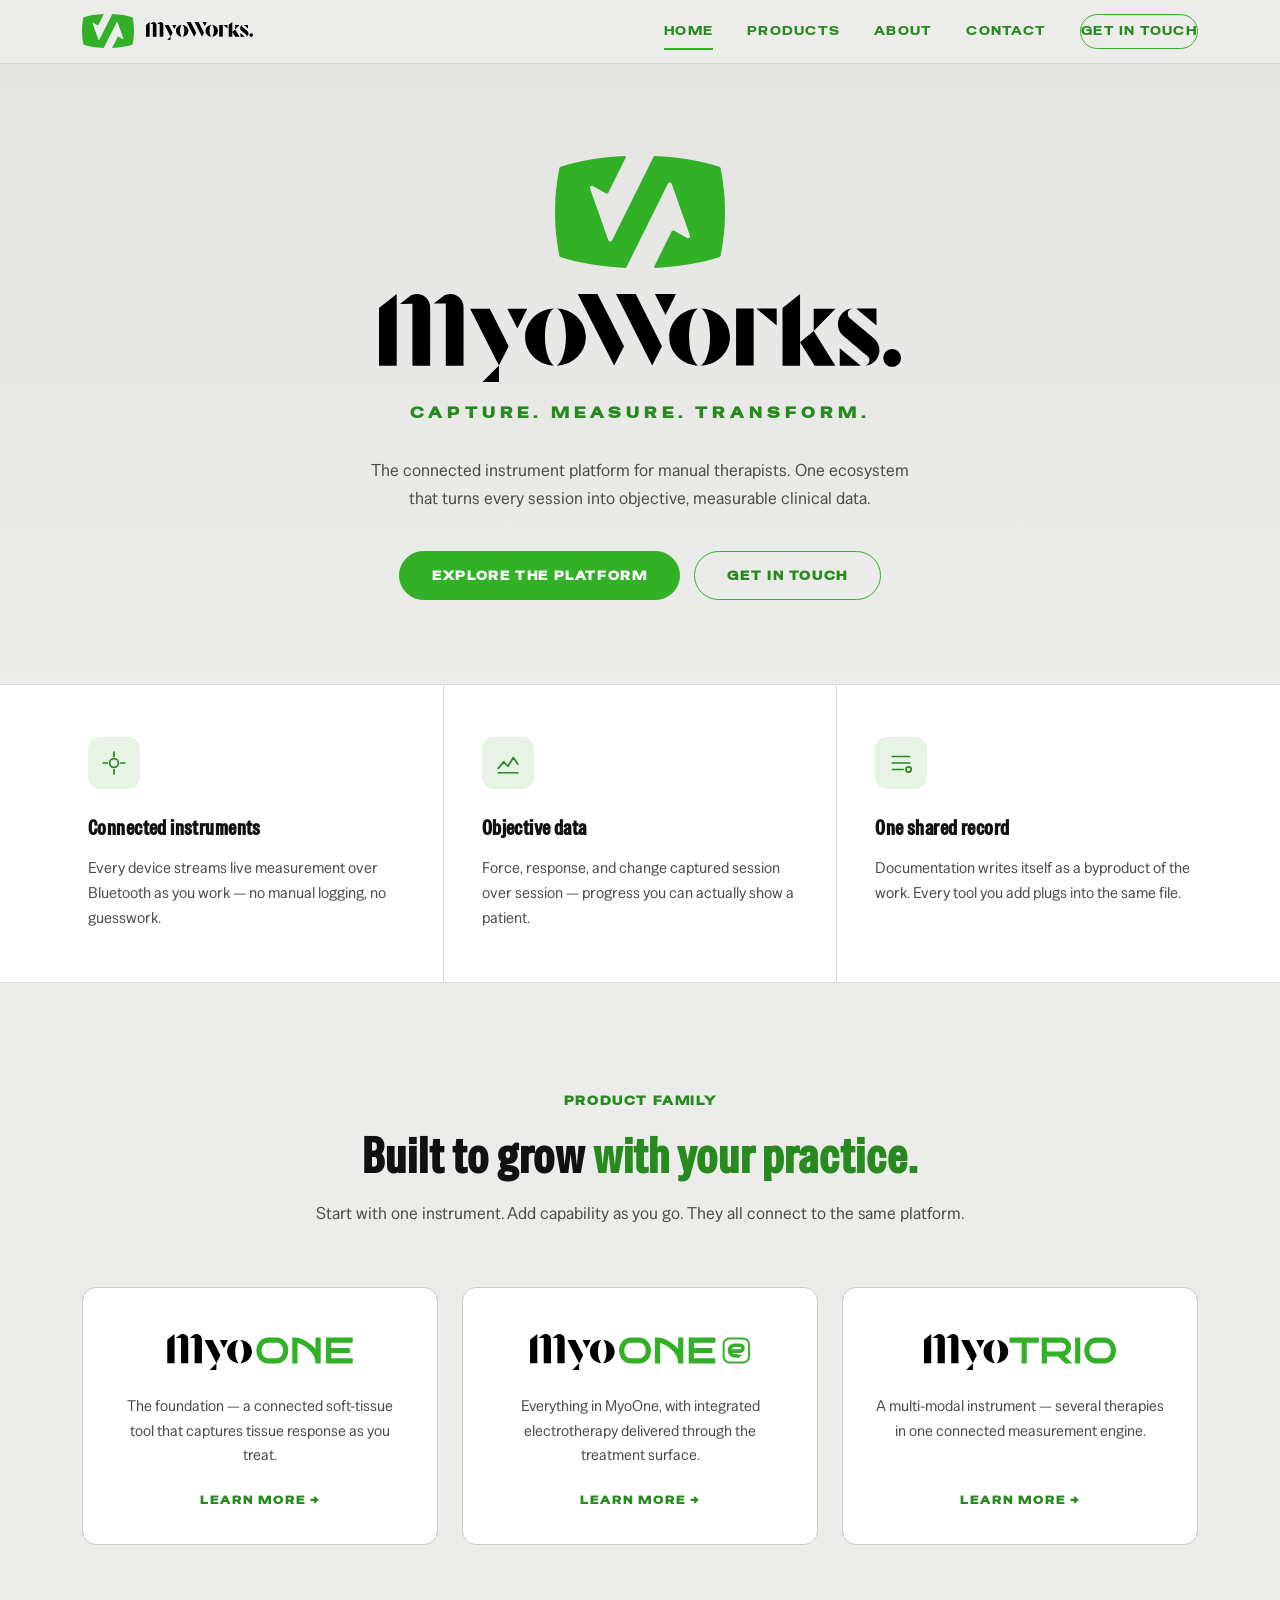
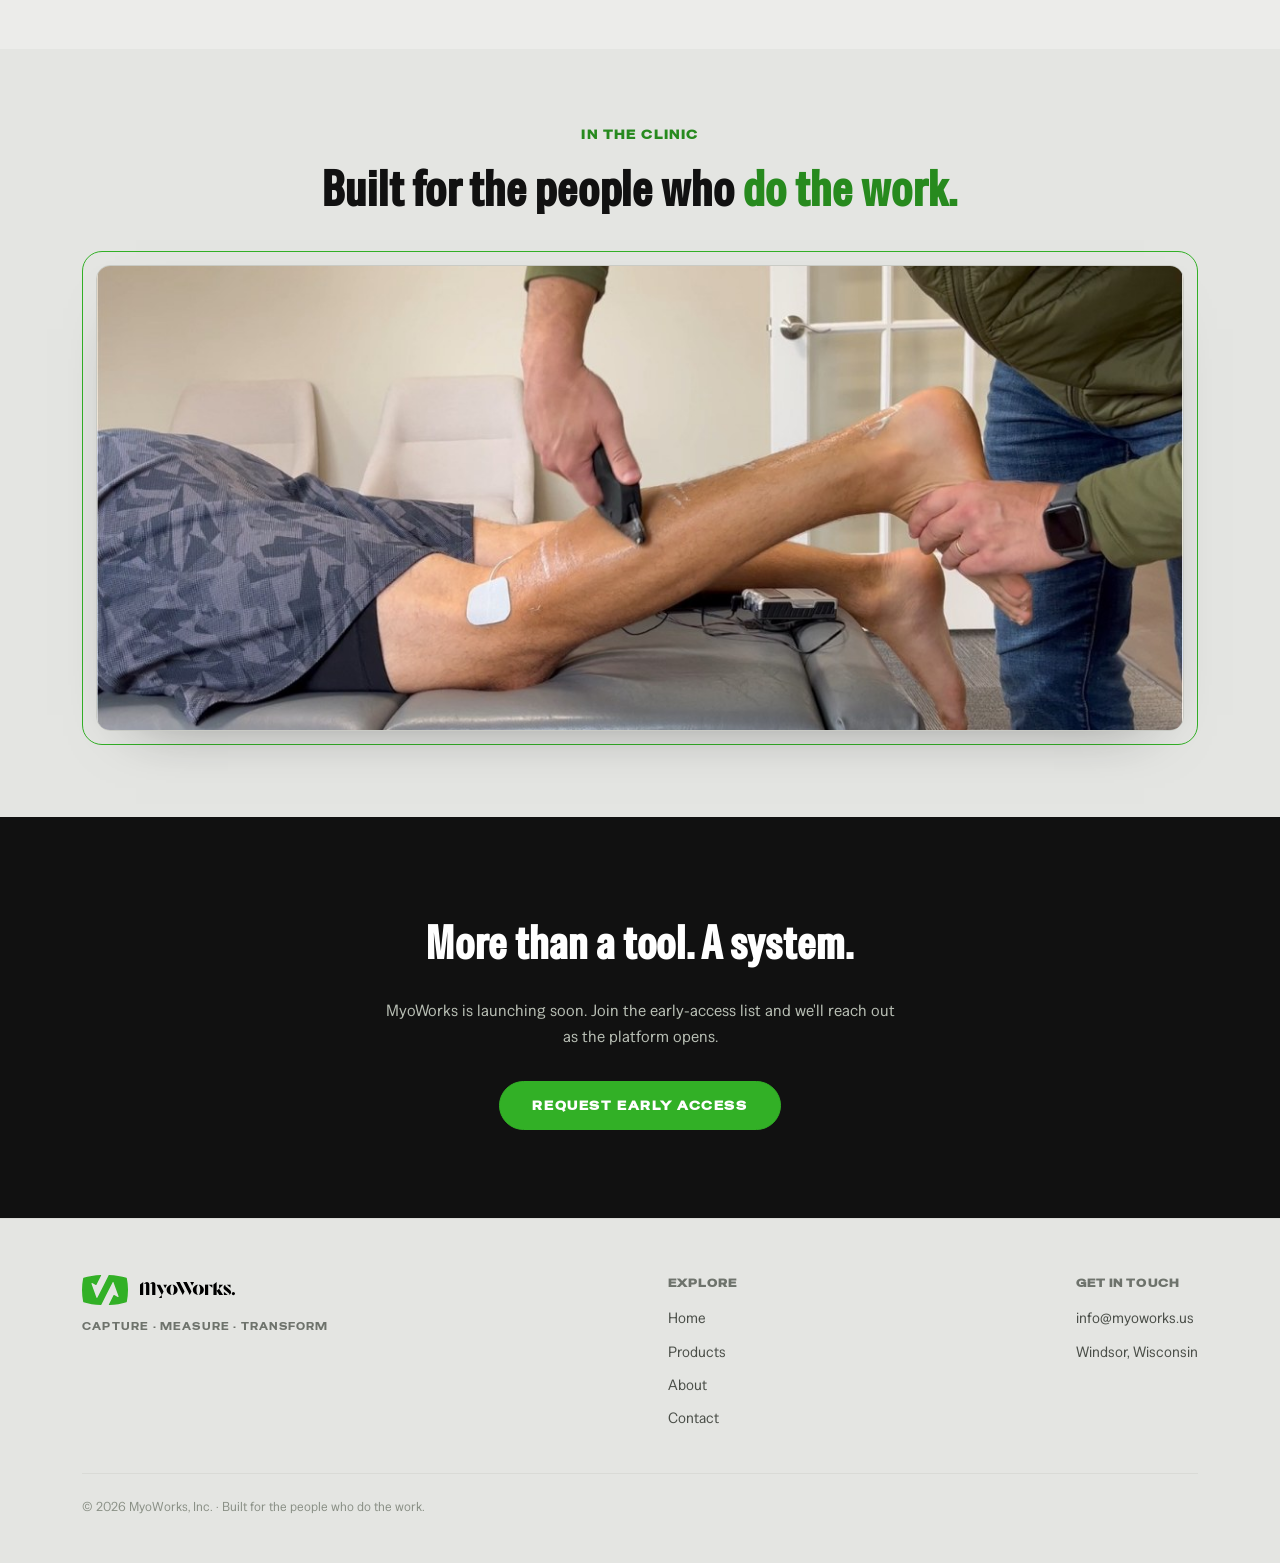
==== commit 99b8a740: "Add files via upload" ====
--- a/index.html
+++ b/index.html
@@ -5,7 +5,7 @@
 <meta name="viewport" content="width=device-width, initial-scale=1.0">
 <title>MyoWorks — Capture. Measure. Transform.</title>
 <meta name="description" content="MyoWorks builds connected instruments for manual therapists — soft-tissue tools that capture objective clinical data as you treat.">
-<link rel="icon" href="assets/emblem.svg">
+<link rel="icon" href="assets/logomark.svg">
 <link rel="preconnect" href="https://fonts.googleapis.com">
 <link rel="preconnect" href="https://fonts.gstatic.com" crossorigin>
 <link href="https://fonts.googleapis.com/css2?family=Special+Gothic+Expanded+One&family=Special+Gothic+Condensed+One&family=Special+Gothic&family=Bruno+Ace&display=swap" rel="stylesheet">
@@ -20,9 +20,9 @@
 .hero .cta-row{margin-top:38px;display:flex;gap:14px;justify-content:center;flex-wrap:wrap}
 
 /* ---- thesis strip ---- */
-.thesis{border-top:1px solid var(--border);border-bottom:1px solid var(--border);background:var(--paper)}
+.thesis{border-top:1px solid var(--border);border-bottom:1px solid var(--border);background:var(--card)}
 .thesis-grid{display:grid;grid-template-columns:repeat(3,1fr);gap:1px;background:var(--border)}
-.thesis-cell{background:var(--paper);padding:52px 38px;position:relative;transition:background .3s}
+.thesis-cell{background:var(--card);padding:52px 38px;position:relative;transition:background .3s}
 .thesis-cell:hover{background:var(--paper-2)}
 .thesis-cell .ic{
   width:52px;height:52px;border-radius:12px;background:var(--green-tint);
@@ -34,7 +34,7 @@
 /* ---- product family ---- */
 .fam-grid{display:grid;grid-template-columns:repeat(3,1fr);gap:24px;margin-top:8px}
 .fam-card{
-  background:var(--paper);border:1px solid var(--border-2);border-radius:10px;
+  background:var(--card);border:1px solid var(--border-2);border-radius:14px;
   padding:40px 32px 34px;text-align:center;transition:.3s;display:flex;flex-direction:column;
   position:relative;overflow:hidden;
 }
@@ -64,7 +64,7 @@
 <nav class="nav">
   <div class="nav-inner">
     <a class="brand" href="index.html">
-      <img class="coin" src="assets/emblem.svg" alt="MyoWorks emblem">
+      <img class="coin" src="assets/logomark.svg" alt="MyoWorks emblem">
       <img class="wm" src="assets/wordmark.svg" alt="MyoWorks">
     </a>
     <button class="nav-toggle" aria-label="Menu"><svg width="26" height="26" viewBox="0 0 24 24" fill="none" stroke="currentColor" stroke-width="2" stroke-linecap="round"><line x1="3" y1="7" x2="21" y2="7"/><line x1="3" y1="12" x2="21" y2="12"/><line x1="3" y1="17" x2="21" y2="17"/></svg></button>
@@ -81,7 +81,7 @@
 <!-- HERO -->
 <header class="hero">
   <div class="wrap">
-    <img class="emblem" src="assets/emblem.svg" alt="MyoWorks emblem">
+    <img class="emblem" src="assets/logomark.svg" alt="MyoWorks emblem">
     <img class="wordmark" src="assets/wordmark.svg" alt="MYOWORKS">
     <p class="tagline">Capture. Measure. Transform.</p>
     <p class="sub">The connected instrument platform for manual therapists. One ecosystem that turns every session into objective, measurable clinical data.</p>
@@ -150,8 +150,10 @@
       <span class="eyebrow">In The Clinic</span>
       <h2>Built for the people who <em>do the work.</em></h2>
     </div>
-    <div class="band-slot reveal">
-      <img src="assets/photo_clinic.jpg" alt="Clinician treating a patient with a MyoWorks instrument in a clinic">
+    <div class="framed reveal">
+      <div class="band-slot">
+        <img src="assets/photo_clinic.jpg" alt="Clinician treating a patient with a MyoWorks instrument in a clinic">
+      </div>
     </div>
   </div>
 </section>
@@ -171,7 +173,7 @@
     <div class="foot-grid">
       <div class="foot-col">
         <div class="foot-brand">
-          <img class="coin" src="assets/emblem.svg" alt="">
+          <img class="coin" src="assets/logomark.svg" alt="">
           <img class="wm" src="assets/wordmark.svg" alt="MyoWorks">
         </div>
         <div class="foot-tag">Capture · Measure · Transform</div>
--- a/styles.css
+++ b/styles.css
@@ -3,18 +3,19 @@
    Brand green #32B026 · ink #111111 · paper #FFFFFF
    ============================================================ */
 :root{
-  --paper:#FFFFFF;
-  --paper-2:#F6F7F5;
+  --paper:#ECECEA;          /* warm light-grey page bg (per mockup) */
+  --paper-2:#E4E5E2;        /* slightly darker band */
+  --card:#FFFFFF;           /* white cards sit on the grey */
   --panel:#F1F3EF;
   --ink:#111111;
   --ink-soft:#3A3D39;
   --muted:#6E736C;
-  --dim:#565A54;
+  --dim:#4A4E48;
   --green:#32B026;
   --green-dark:#278A1E;
-  --green-tint:#EAF6E8;
-  --border:#E4E7E1;
-  --border-2:#D6DAD2;
+  --green-tint:#E7F3E4;
+  --border:#D9DAD6;
+  --border-2:#C9CBC5;
   --wide:0.40em;
   --maxw:1180px;
 }
@@ -40,7 +41,7 @@
 /* ---------- top nav ---------- */
 .nav{
   position:sticky;top:0;z-index:50;
-  background:rgba(255,255,255,.86);backdrop-filter:blur(12px);
+  background:rgba(236,236,234,.88);backdrop-filter:blur(12px);
   border-bottom:1px solid var(--border);
 }
 .nav-inner{
@@ -61,27 +62,31 @@
 .nav-links a.active::after{
   content:"";position:absolute;left:0;right:0;bottom:-2px;height:2px;background:var(--green);
 }
-.nav-links .nav-cta{color:#fff}
+/* green-outline pill (per mockup) */
+.nav-links .nav-cta{color:var(--green-dark)}
 .nav-links .nav-cta:hover{color:#fff}
 .nav-cta{
-  font-family:'Special Gothic Expanded One',sans-serif;font-weight:600;font-size:.74rem;letter-spacing:.14em;
-  text-transform:uppercase;color:#fff;background:var(--green);
-  padding:10px 20px;border-radius:4px;transition:.22s ease;
-  box-shadow:0 1px 2px rgba(31,122,21,.18);
-}
-.nav-cta:hover{background:var(--green-dark);transform:translateY(-1px);box-shadow:0 4px 12px -2px rgba(31,122,21,.35)}
+  font-family:'Special Gothic Expanded One',sans-serif;font-weight:600;font-size:.74rem;letter-spacing:.12em;
+  text-transform:uppercase;color:var(--green-dark);background:transparent;
+  border:1.5px solid var(--green);
+  padding:9px 22px;border-radius:100px;transition:.22s ease;
+}
+.nav-cta:hover{background:var(--green);color:#fff;transform:translateY(-1px)}
 .nav-toggle{display:none;background:none;border:0;color:var(--ink);cursor:pointer}
 
-/* ---------- buttons ---------- */
+/* ---------- buttons (green-outline pills, per mockup) ---------- */
 .btn{
-  display:inline-block;font-family:'Special Gothic Expanded One',sans-serif;font-weight:600;font-size:.78rem;
-  letter-spacing:.18em;text-transform:uppercase;padding:16px 38px;border-radius:4px;
-  cursor:pointer;transition:.25s ease;border:1px solid var(--green);
-}
-.btn-primary{background:var(--green);color:#fff;box-shadow:0 2px 8px -2px rgba(31,122,21,.3)}
-.btn-primary:hover{background:var(--green-dark);border-color:var(--green-dark);transform:translateY(-2px);box-shadow:0 8px 20px -6px rgba(31,122,21,.45)}
+  display:inline-block;font-family:'Special Gothic Expanded One',sans-serif;font-weight:600;font-size:.72rem;
+  letter-spacing:.14em;text-transform:uppercase;padding:14px 32px;border-radius:100px;
+  cursor:pointer;transition:.25s ease;border:1.5px solid var(--green);
+}
+.btn-primary{background:var(--green);color:#fff}
+.btn-primary:hover{background:var(--green-dark);border-color:var(--green-dark);transform:translateY(-2px)}
 .btn-ghost{background:transparent;color:var(--green-dark)}
-.btn-ghost:hover{background:var(--green-tint);transform:translateY(-2px)}
+.btn-ghost:hover{background:var(--green);color:#fff;transform:translateY(-2px)}
+/* outline pill used for COMING SOON / tags */
+.btn-pill{background:transparent;color:var(--green-dark);border:1.5px solid var(--green)}
+.btn-pill:hover{background:var(--green);color:#fff}
 /* accessible focus */
 a:focus-visible,button:focus-visible,input:focus-visible,textarea:focus-visible,select:focus-visible{
   outline:2px solid var(--green);outline-offset:3px;border-radius:3px;
@@ -111,11 +116,17 @@
 
 /* ---------- image slots ---------- */
 .img-slot{
-  position:relative;width:100%;aspect-ratio:4/3;border-radius:10px;overflow:hidden;
+  position:relative;width:100%;aspect-ratio:4/3;border-radius:16px;overflow:hidden;
   background:linear-gradient(135deg,var(--panel),var(--paper-2));border:1px solid var(--border-2);
-  box-shadow:0 20px 50px -34px rgba(17,17,17,.5);
 }
 .img-slot img{width:100%;height:100%;object-fit:cover}
+
+/* green-outline frame treatment (per mockup): thin green rule offset around the photo */
+.framed{position:relative;padding:14px}
+.framed::before{
+  content:"";position:absolute;inset:0;border:1.5px solid var(--green);border-radius:20px;pointer-events:none;
+}
+.framed .img-slot,.framed .band-slot{border-radius:14px}
 
 /* premium product-shot variant: studio backdrop + soft floor shadow */
 .img-slot.product{
